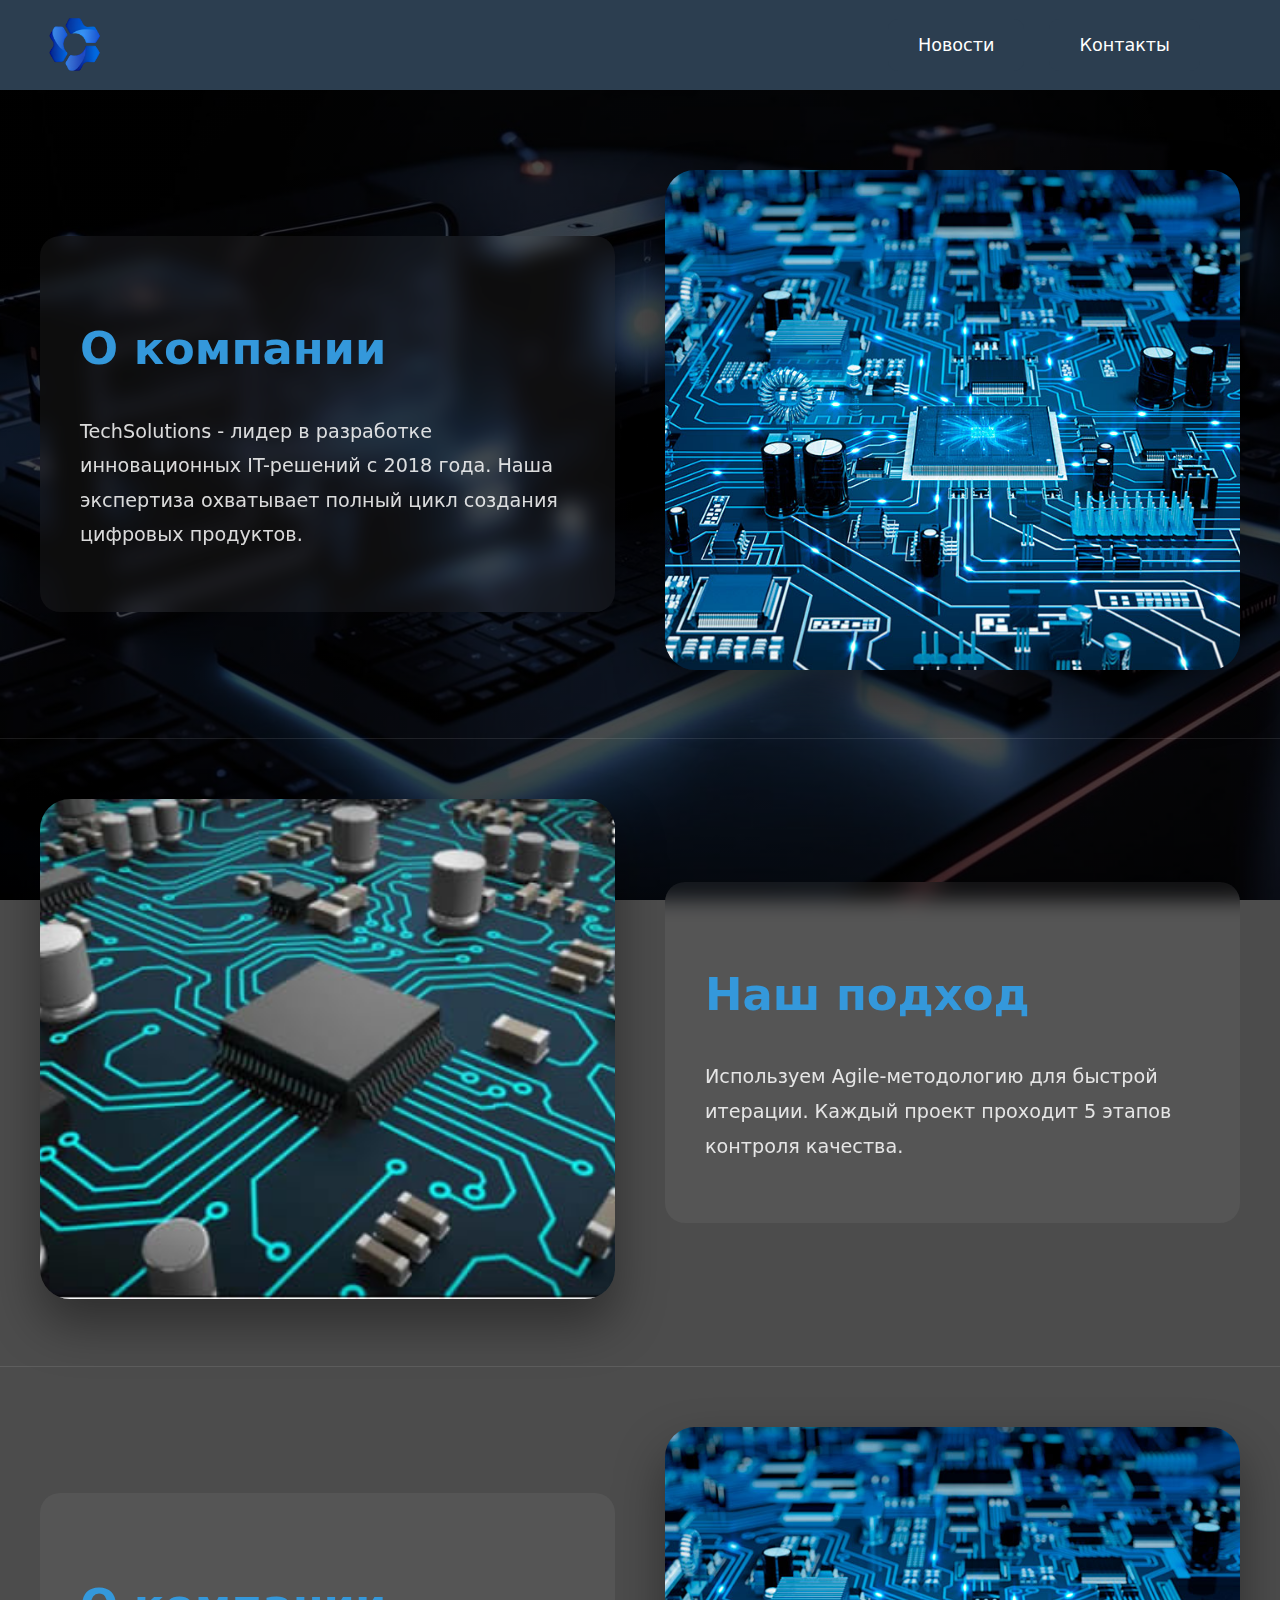
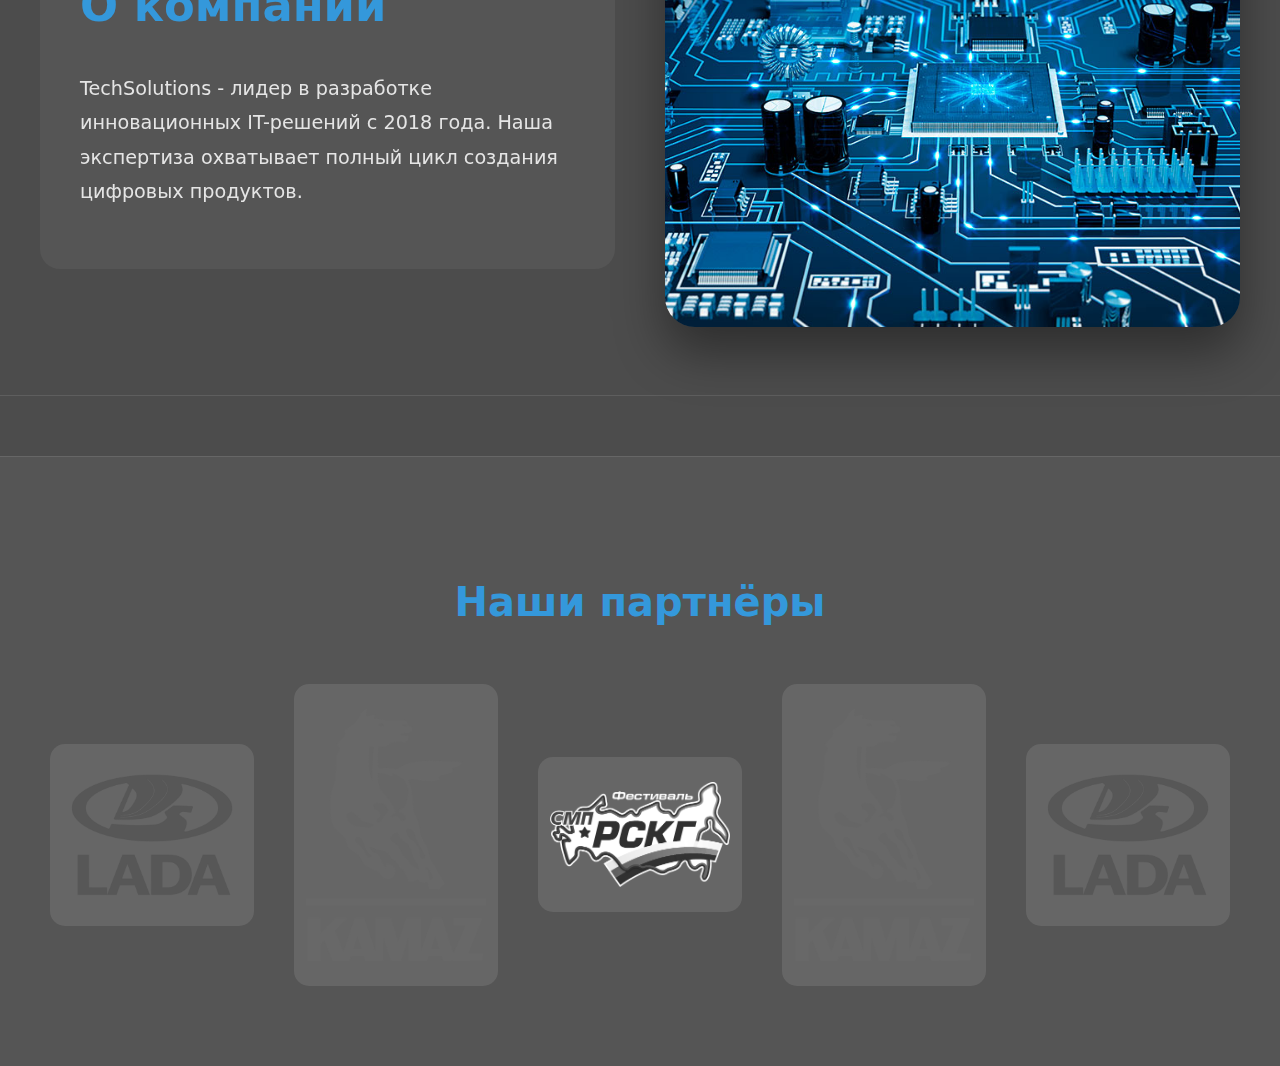
==== index.html @ 3f003703 "Initial Commit" ====
<!DOCTYPE html>
<html lang="ru">
<head>
    <meta charset="UTF-8">
    <meta name="viewport" content="width=device-width, initial-scale=1.0">
    <title>ЦИР НИЯУ МИФИ</title>
    <link rel="stylesheet" href="styles.css">
</head>
<body>
    <header class="header">
        
            <div class="header-left">
                <a href="index.html" class="logo-link">
                    <img src="images/yes_logo.png" alt="Логотип TechSolutions" class="logo">
                </a>
            </div>

            <div class="header-right">
                <nav class="nav-buttons">
                    <a href="news.html" class="nav-button">Новости</a>
                    <a href="contacts.html" class="nav-button">Контакты</a>
                </nav>
            </div>
        
    </header>
    <main>
        <!-- Блок 1 -->
        <section class="split-section">
            <div class="content-wrapper">
                <div class="text-side">
                    <h2>О компании</h2>
                    <p>TechSolutions - лидер в разработке инновационных IT-решений с 2018 года. 
                    Наша экспертиза охватывает полный цикл создания цифровых продуктов.</p>
                </div>
                <div class="image-side">
                    <img src="images/about.jpg" alt="О компании" loading="lazy">
                </div>
            </div>
        </section>
    
        <!-- Блок 2 -->
        <section class="split-section">
            <div class="content-wrapper reversed">
                <div class="text-side">
                    <h2>Наш подход</h2>
                    <p>Используем Agile-методологию для быстрой итерации. Каждый проект проходит 
                    5 этапов контроля качества.</p>
                </div>
                <div class="image-side">
                    <img src="images/process.jpg" alt="Рабочий процесс" loading="lazy">
                </div>
            </div>
        </section>

        <!-- Блок 3 -->
        <section class="split-section">
            <div class="content-wrapper">
                <div class="text-side">
                    <h2>О компании</h2>
                    <p>TechSolutions - лидер в разработке инновационных IT-решений с 2018 года. 
                    Наша экспертиза охватывает полный цикл создания цифровых продуктов.</p>
                </div>
                <div class="image-side">
                    <img src="images/about.jpg" alt="О компании" loading="lazy">
                </div>
            </div>
        </section>
        <section class="partners">
            <div class="partners-container">
                <h2>Наши партнёры</h2>
                <div class="partners-grid">
                    <div class="partner-item">
                        <img src="images/partners/partner1.png" alt="ТехноЛогика" loading="lazy">
                    </div>
                    <div class="partner-item">
                        <img src="images/partners/partner2.png" alt="Дигитал Групп" loading="lazy">
                    </div>
                    <div class="partner-item">
                        <img src="images/partners/partner3.png" alt="Cloud Masters" loading="lazy">
                    </div>
                    <div class="partner-item">
                        <img src="images/partners/partner2.png" alt="Future Tech" loading="lazy">
                    </div>
                    <div class="partner-item">
                        <img src="images/partners/partner1.png" alt="Инновации 2024" loading="lazy">
                    </div>
                </div>
            </div>
        </section>
    </main>

    <script src="script.js"></script>
</body>
</html>
---- styles.css ----
:root {
    --header-bg: #2c3e50;
    --header-text: #ffffff;
    --nav-button-bg: #2c3e50;
    --hover-accent: #2980b9;
    --text-primary: rgba(255,255,255,0.9);
    --logo-size: 40px;
    --header-height: 90px;
    --header-padding: 80px;
    --container-width: 2300px;
}

/* Общие стили */
body {
    font-family: 'Segoe UI', system-ui, sans-serif;
    margin: 0;
    padding: 0;
    min-height: 100vh;
    background: linear-gradient(rgba(0,0,0,0.7), rgba(0,0,0,0.7)),
                url('images/background.jpg') center/cover fixed;
    color: var(--text-primary);
    line-height: 1.6;
}

/* Шапка с логотипом поверх */
.header {
    display: flex;
    justify-content: space-between; /* Важно! */
    align-items: center;
    padding: 0 80px;
    height: var(--header-height);
    background: var(--header-bg);
    position: relative;
    margin-bottom: calc(var(--logo-size)/2);
}

.header-left {
    position: absolute;
    left: 5%;
    transform: translateX(-50%);
    z-index: 1001;
    margin-top: calc(var(--logo-size)/-2);
}

.header-right {
    margin-left: auto; /* Ключевое свойство */
    display: flex;
    justify-content: flex-end; /* Выравнивание по правому краю */
    width: 50%; /* Занимает правую половину шапки */
}

.logo-link {
    display: block;
    width: var(--logo-size);
    height: var(--logo-size);
    transition: all 0.3s ease;
}

.logo {
    height: 60px;
    width: auto;
    transition: transform 0.3s;
}

.logo-link:hover .logo {
    transform: scale(1.05);
    box-shadow: 0 5px 20px rgba(0,0,0,0.3);
}

/* Навигация */
.nav-buttons {
    display: flex;
    gap: 25px;
    padding-right: 20px; /* Отступ от края */
}

.nav-button {
    padding: 12px 30px;
    background: var(--nav-button-bg);
    color: var(--header-text);
    text-decoration: none;
    border-radius: 10px;
    transition: all 0.3s;
    font-size: 1.1em;
    font-weight: 500;
}

.nav-button:hover {
    transform: translateY(-2px);
    box-shadow: 0 5px 15px rgba(0,0,0,0.3);
    background: var(--hover-accent);
}

/* Выпадающие меню */
.custom-dropdown {
    position: static;
}

.dropdown-toggle {
    padding: 18px 25px;
    background: none;
    border: none;
    color: var(--header-text);
    font-size: 16px;
    cursor: pointer;
    transition: all 0.3s;
}

.dropdown-toggle:hover {
    background: var(--hover-accent);
}

.dropdown-menu {
    position: fixed;
    z-index: 9999;
    background: #34495e;
    min-width: 220px;
    list-style: none;
    padding: 0;
    margin: 5px 0 0 15px;
    opacity: 0;
    visibility: hidden;
    transition: opacity 0.3s;
    box-shadow: 0 10px 25px rgba(0,0,0,0.3);
    border-radius: 5px;
}

.custom-dropdown:hover .dropdown-menu {
    opacity: 1;
    visibility: visible;
}

.dropdown-menu li a {
    display: block;
    padding: 15px 25px;
    color: var(--header-text);
    text-decoration: none;
    transition: background 0.2s;
}

.dropdown-menu li:hover a {
    background: var(--hover-accent);
}

/* Блоки с контентом */
.feature-block, .split-section {
    max-width: var(--container-width);
    margin: 0 auto;
}

.feature-block {
    display: grid;
    grid-template-columns: 1fr 1fr;
    gap: 50px;
    align-items: center;
    padding: 80px 50px;
}

.split-section {
    padding: 100px 50px;
    border-bottom: 1px solid rgba(255,255,255,0.1);
}

.content-wrapper {
    display: grid;
    grid-template-columns: 1fr 1fr;
    gap: 80px;
    align-items: center;
}

.reversed {
    direction: rtl;
}

.text-side, .text-section {
    direction: ltr;
    padding: 40px;
    background: rgba(255,255,255,0.05);
    border-radius: 20px;
    backdrop-filter: blur(10px);
}

.text-side h2, .text-section h2 {
    font-size: 2.8em;
    color: #3498db;
    margin-bottom: 30px;
}

.text-side p, .text-section p {
    font-size: 1.2em;
    line-height: 1.8;
    color: rgba(255,255,255,0.85);
}

.image-side img {
    width: 100%;
    height: 600px;
    object-fit: cover;
    border-radius: 30px;
    box-shadow: 0 25px 50px rgba(0,0,0,0.4);
    transition: transform 0.4s;
}

.image-side:hover img {
    transform: scale(1.02);
}

/* Блок партнеров */
.partners {
    background: rgba(255,255,255,0.05);
    padding: 80px 0;
    margin-top: 60px;
    border-top: 1px solid rgba(255,255,255,0.1);
}

.partners-container {
    max-width: 2300px;
    margin: 0 auto;
    padding: 0 50px;
}

.partners h2 {
    text-align: center;
    font-size: 2.5em;
    color: #3498db;
    margin-bottom: 50px;
}

.partners-grid {
    display: grid;
    grid-template-columns: repeat(auto-fit, minmax(200px, 1fr));
    gap: 40px;
    align-items: center;
    justify-content: center;
}

.partner-item {
    background: rgba(255,255,255,0.1);
    padding: 25px;
    border-radius: 15px;
    transition: all 0.3s ease;
    display: flex;
    justify-content: center;
}

.partner-item:hover {
    transform: translateY(-5px);
    background: rgba(255,255,255,0.15);
    box-shadow: 0 10px 30px rgba(0,0,0,0.2);
}

.partner-item img {
    max-width: 180px;
    height: auto;
    filter: grayscale(100%);
    transition: filter 0.3s;
}

.partner-item:hover img {
    filter: grayscale(0%);
}

/* Адаптивность */
@media (max-width: 1200px) {
    .partners-grid {
        grid-template-columns: repeat(auto-fit, minmax(160px, 1fr));
        gap: 30px;
    }
    
    .partner-item img {
        max-width: 140px;
    }
}

@media (max-width: 768px) {
    .partners {
        padding: 50px 0;
    }
    
    .partners h2 {
        font-size: 2em;
        margin-bottom: 30px;
    }
    
    .partners-grid {
        grid-template-columns: repeat(3, 1fr);
        gap: 20px;
    }
}

@media (max-width: 480px) {
    .partners-container {
        padding: 0 20px;
    }
    
    .partners-grid {
        grid-template-columns: repeat(2, 1fr);
    }
    
    .partner-item {
        padding: 15px;
    }
    
    .partner-item img {
        max-width: 120px;
    }
}

/* Анимация для появления */
@keyframes partners-appear {
    from {
        opacity: 0;
        transform: translateY(20px);
    }
    to {
        opacity: 1;
        transform: translateY(0);
    }
}

.partners {
    animation: partners-appear 0.8s ease-out;
}
/* Страница новостей */
.news-container {
    max-width: 1200px;
    margin: 50px auto;
    padding: 0 20px;
}

.news-item {
    background: rgba(255,255,255,0.05);
    border-radius: 15px;
    padding: 30px;
    margin-bottom: 30px;
    backdrop-filter: blur(10px);
}

.news-date {
    color: #3498db;
    font-size: 0.9em;
}

/* Анимации */
@keyframes float {
    0%, 100% { transform: translateY(0); }
    50% { transform: translateY(-20px); }
}

@keyframes partners-appear {
    from { opacity: 0; transform: translateY(20px); }
    to { opacity: 1; transform: translateY(0); }
}

/* Адаптивность */
@media (max-width: 1600px) {
    .header {
        padding: 0 60px;
    }
    
    .feature-block, .split-section {
        padding: 60px 40px;
    }
    
    .content-wrapper {
        gap: 50px;
    }
    
    .image-side img {
        height: 500px;
    }
}

@media (max-width: 1200px) {
    :root {
        --logo-size: 120px;
        --header-height: 90px;
    }
    
    .header {
        padding: 0 40px;
    }
    
    .text-side, .text-section {
        padding: 30px;
    }
    
    .image-side img {
        height: 400px;
    }
}

@media (max-width: 992px) {
    .header {
        flex-direction: column;
        height: auto;
        padding-top: calc(var(--logo-size)/2 + 20px);
        padding-bottom: 20px;
    }
    
    .header-left {
        margin-bottom: 20px;
    }
    
    .feature-block, .content-wrapper {
        grid-template-columns: 1fr;
    }
    
    .image-side img {
        height: 300px;
    }
    
    .reversed {
        direction: ltr;
    }
}

@media (max-width: 768px) {
    :root {
        --logo-size: 100px;
    }
    
    .header {
        padding: 0 20px;
        padding-top: calc(var(--logo-size)/2 + 15px);
    }
    
    .nav-buttons {
        flex-direction: column;
        width: 100%;
        gap: 10px;
    }
    
    .nav-button, .dropdown-toggle {
        width: 100%;
        text-align: center;
    }
    
    .partners-grid {
        grid-template-columns: repeat(3, 1fr);
        gap: 20px;
    }
}

@media (max-width: 576px) {
    :root {
        --logo-size: 80px;
    }
    
    .text-side h2, .text-section h2 {
        font-size: 2em;
    }
    
    .text-side p, .text-section p {
        font-size: 1em;
    }
    
    .partners-grid {
        grid-template-columns: repeat(2, 1fr);
    }
    
    .partner-item img {
        max-width: 120px;
    }
}
.contacts-main {
    max-width: 2300px;
    margin: 50px auto;
    padding: 0 50px;
}

.contacts-top {
    display: grid;
    grid-template-columns: 1fr 1fr;
    gap: 50px;
    margin-bottom: 80px;
}

.contact-info {
    background: rgba(255,255,255,0.05);
    padding: 40px;
    border-radius: 20px;
    backdrop-filter: blur(10px);
}

.contact-info h1 {
    color: #3498db;
    margin-bottom: 40px;
    font-size: 2.5em;
}

.contact-item {
    display: flex;
    gap: 25px;
    margin: 30px 0;
    align-items: center;
}

.contact-icon {
    font-size: 1.8em;
    width: 50px;
    text-align: center;
}

.contact-item a {
    color: #3498db;
    text-decoration: none;
    transition: opacity 0.3s;
}

.contact-item a:hover {
    opacity: 0.8;
}

/* Карта */
.map-container {
    height: 500px;
    border-radius: 20px;
    overflow: hidden;
    box-shadow: 0 15px 30px rgba(0,0,0,0.3);
}

.map-container iframe {
    width: 100%;
    height: 100%;
}

/* Форма обратной связи */
.contact-form {
    background: rgba(255,255,255,0.05);
    padding: 50px;
    border-radius: 20px;
    backdrop-filter: blur(10px);
}

.contact-form h2 {
    color: #3498db;
    margin-bottom: 40px;
    text-align: center;
    font-size: 2em;
}

.feedback-form {
    max-width: 800px;
    margin: 0 auto;
}

.form-row {
    display: grid;
    grid-template-columns: 1fr 1fr;
    gap: 30px;
    margin-bottom: 30px;
}

.form-group input,
.form-group textarea {
    width: 100%;
    padding: 15px;
    border: 2px solid #3498db;
    border-radius: 10px;
    background: rgba(255,255,255,0.1);
    color: white;
    font-size: 16px;
    transition: all 0.3s;
}

.form-group textarea {
    resize: vertical;
    min-height: 150px;
}

.form-group input:focus,
.form-group textarea:focus {
    outline: none;
    box-shadow: 0 0 10px rgba(52,152,219,0.5);
}

button[type="submit"] {
    width: 100%;
    padding: 18px;
    font-size: 1.1em;
    margin-top: 20px;
}

/* Адаптивность */
@media (max-width: 1200px) {
    .contacts-main {
        padding: 0 30px;
    }
    
    .contacts-top {
        gap: 30px;
    }
    
    .contact-info {
        padding: 30px;
    }
}

@media (max-width: 992px) {
    .contacts-top {
        grid-template-columns: 1fr;
    }
    
    .map-container {
        height: 400px;
        order: -1;
    }
    
    .contact-form {
        padding: 30px;
    }
}

@media (max-width: 768px) {
    .contacts-main {
        padding: 0 20px;
    }
    
    .form-row {
        grid-template-columns: 1fr;
        gap: 20px;
    }
    
    .contact-item {
        flex-direction: column;
        align-items: flex-start;
        gap: 15px;
    }
}

@media (max-width: 480px) {
    .contact-info {
        padding: 20px;
    }
    
    .contact-form {
        padding: 20px;
    }
    
    .contact-info h1 {
        font-size: 2em;
    }
}
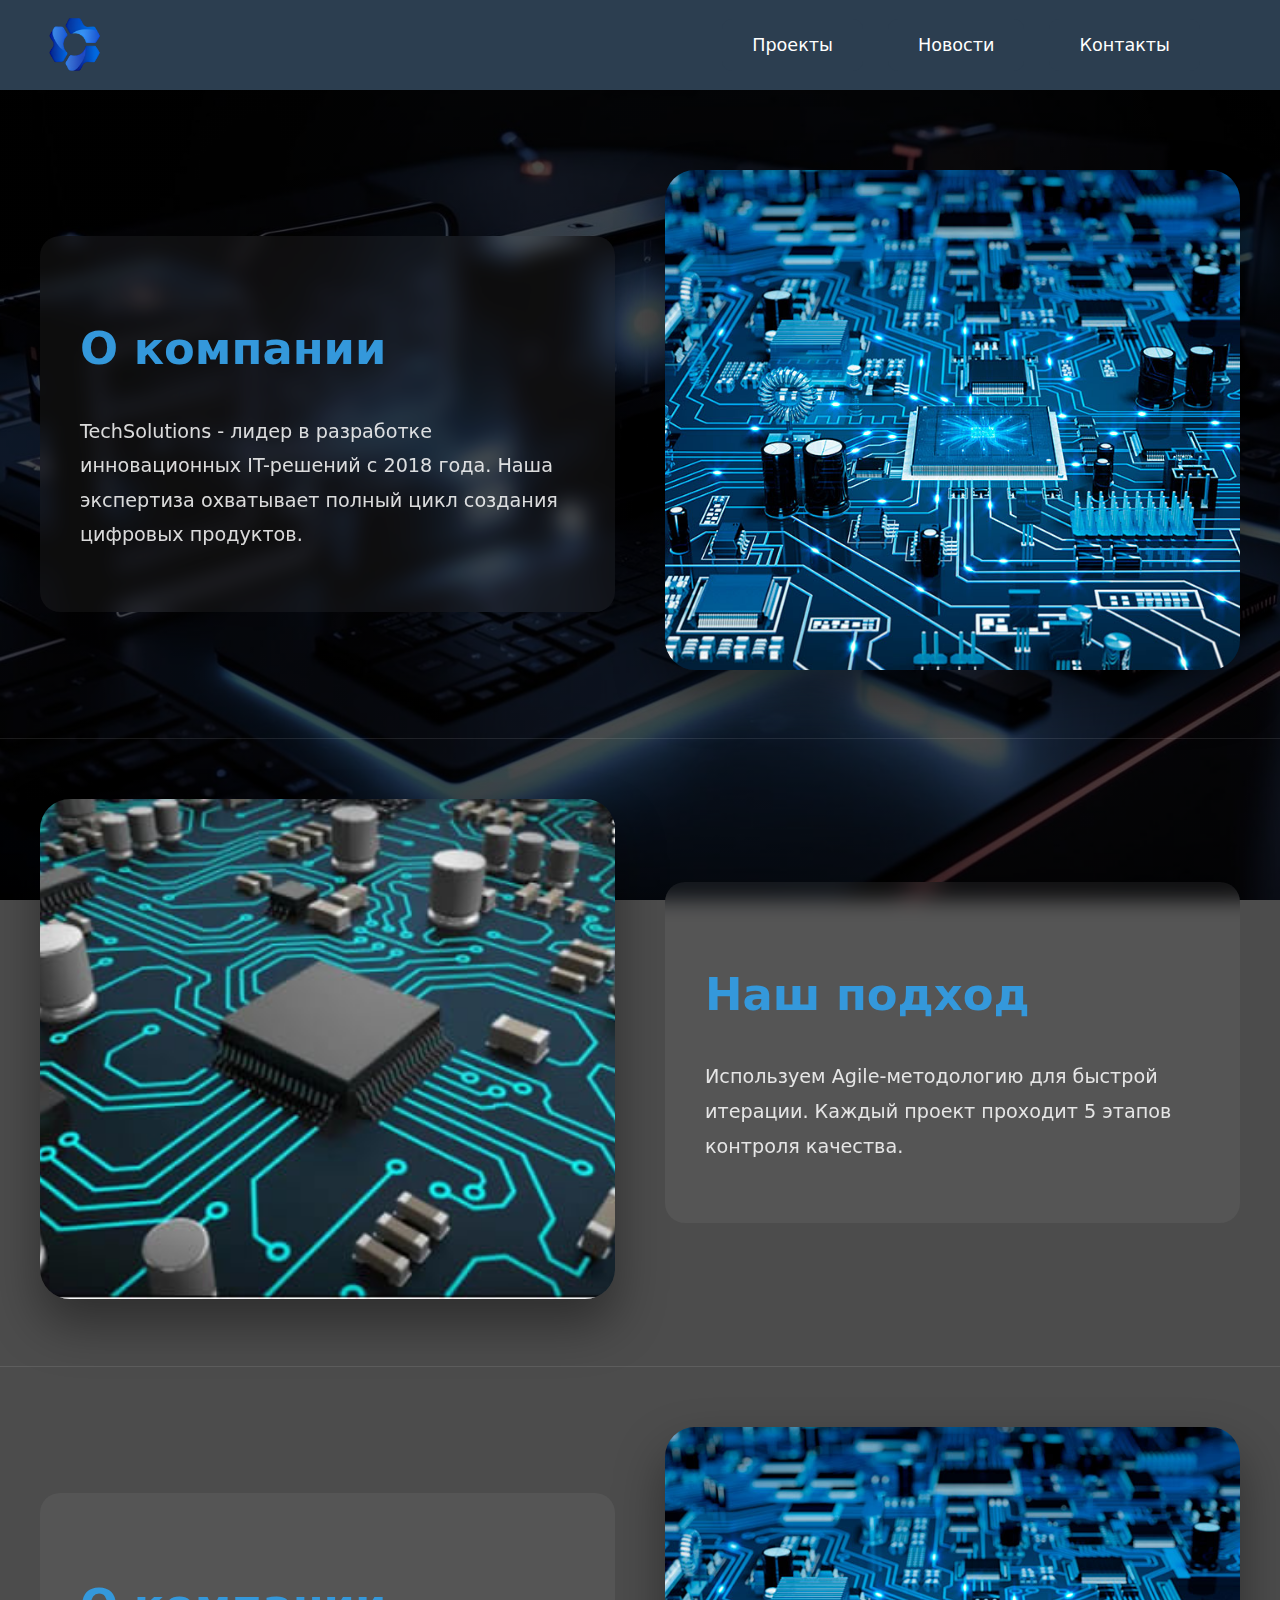
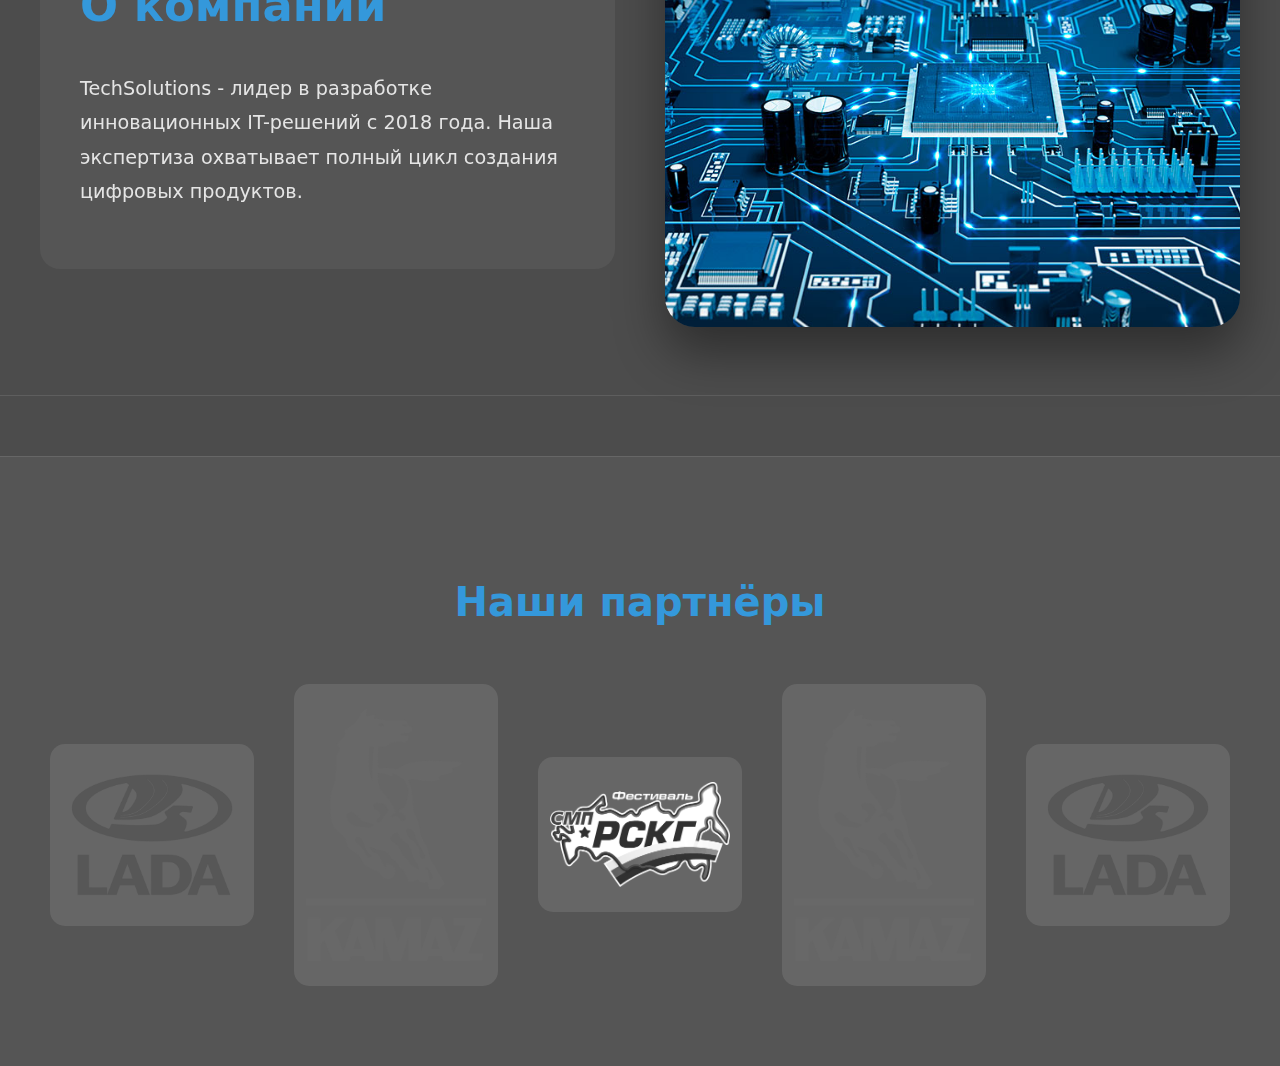
==== commit f687c2ee: "minor changes" ====
--- a/index.html
+++ b/index.html
@@ -17,6 +17,7 @@
 
             <div class="header-right">
                 <nav class="nav-buttons">
+                    <a href="projects.html" class="nav-button">Проекты</a>
                     <a href="news.html" class="nav-button">Новости</a>
                     <a href="contacts.html" class="nav-button">Контакты</a>
                 </nav>
--- a/styles.css
+++ b/styles.css
@@ -641,4 +641,107 @@
     .contact-info h1 {
         font-size: 2em;
     }
-}+}
+.projects-main {
+    max-width: 2300px;
+    margin: 50px auto;
+    padding: 0 50px;
+}
+
+.projects-main h1 {
+    text-align: center;
+    font-size: 2.8em;
+    color: #3498db;
+    margin-bottom: 60px;
+}
+
+.projects-grid {
+    display: grid;
+    grid-template-columns: repeat(auto-fit, minmax(350px, 1fr));
+    gap: 40px;
+}
+
+.project-card {
+    background: rgba(255,255,255,0.05);
+    border-radius: 20px;
+    overflow: hidden;
+    transition: all 0.3s;
+    backdrop-filter: blur(10px);
+}
+
+.project-card:hover {
+    transform: translateY(-10px);
+    box-shadow: 0 15px 30px rgba(0,0,0,0.3);
+}
+
+.project-card img {
+    width: 100%;
+    height: 250px;
+    object-fit: cover;
+    border-bottom: 2px solid #3498db;
+}
+
+.project-info {
+    padding: 25px;
+}
+
+.project-meta {
+    display: flex;
+    justify-content: space-between;
+    margin: 15px 0;
+    font-size: 0.9em;
+    color: #3498db;
+}
+
+.project-link {
+    display: inline-block;
+    margin-top: 20px;
+    color: #3498db;
+    text-decoration: none;
+    font-weight: 500;
+    transition: opacity 0.3s;
+}
+
+.project-link:hover {
+    opacity: 0.8;
+}
+
+/* Адаптивность */
+@media (max-width: 768px) {
+    .projects-main {
+        padding: 0 20px;
+    }
+    
+    .projects-grid {
+        grid-template-columns: 1fr;
+    }
+    
+    .project-card img {
+        height: 200px;
+    }
+}
+
+@media (max-width: 480px) {
+    .projects-main h1 {
+        font-size: 2.2em;
+    }
+    
+    .project-info {
+        padding: 15px;
+    }
+}
+.project-card {
+    opacity: 0;
+    transform: translateY(20px);
+    animation: cardAppear 0.6s ease forwards;
+}
+
+@keyframes cardAppear {
+    to {
+        opacity: 1;
+        transform: translateY(0);
+    }
+}
+
+.project-card:nth-child(odd) { animation-delay: 0.2s; }
+.project-card:nth-child(even) { animation-delay: 0.4s; }
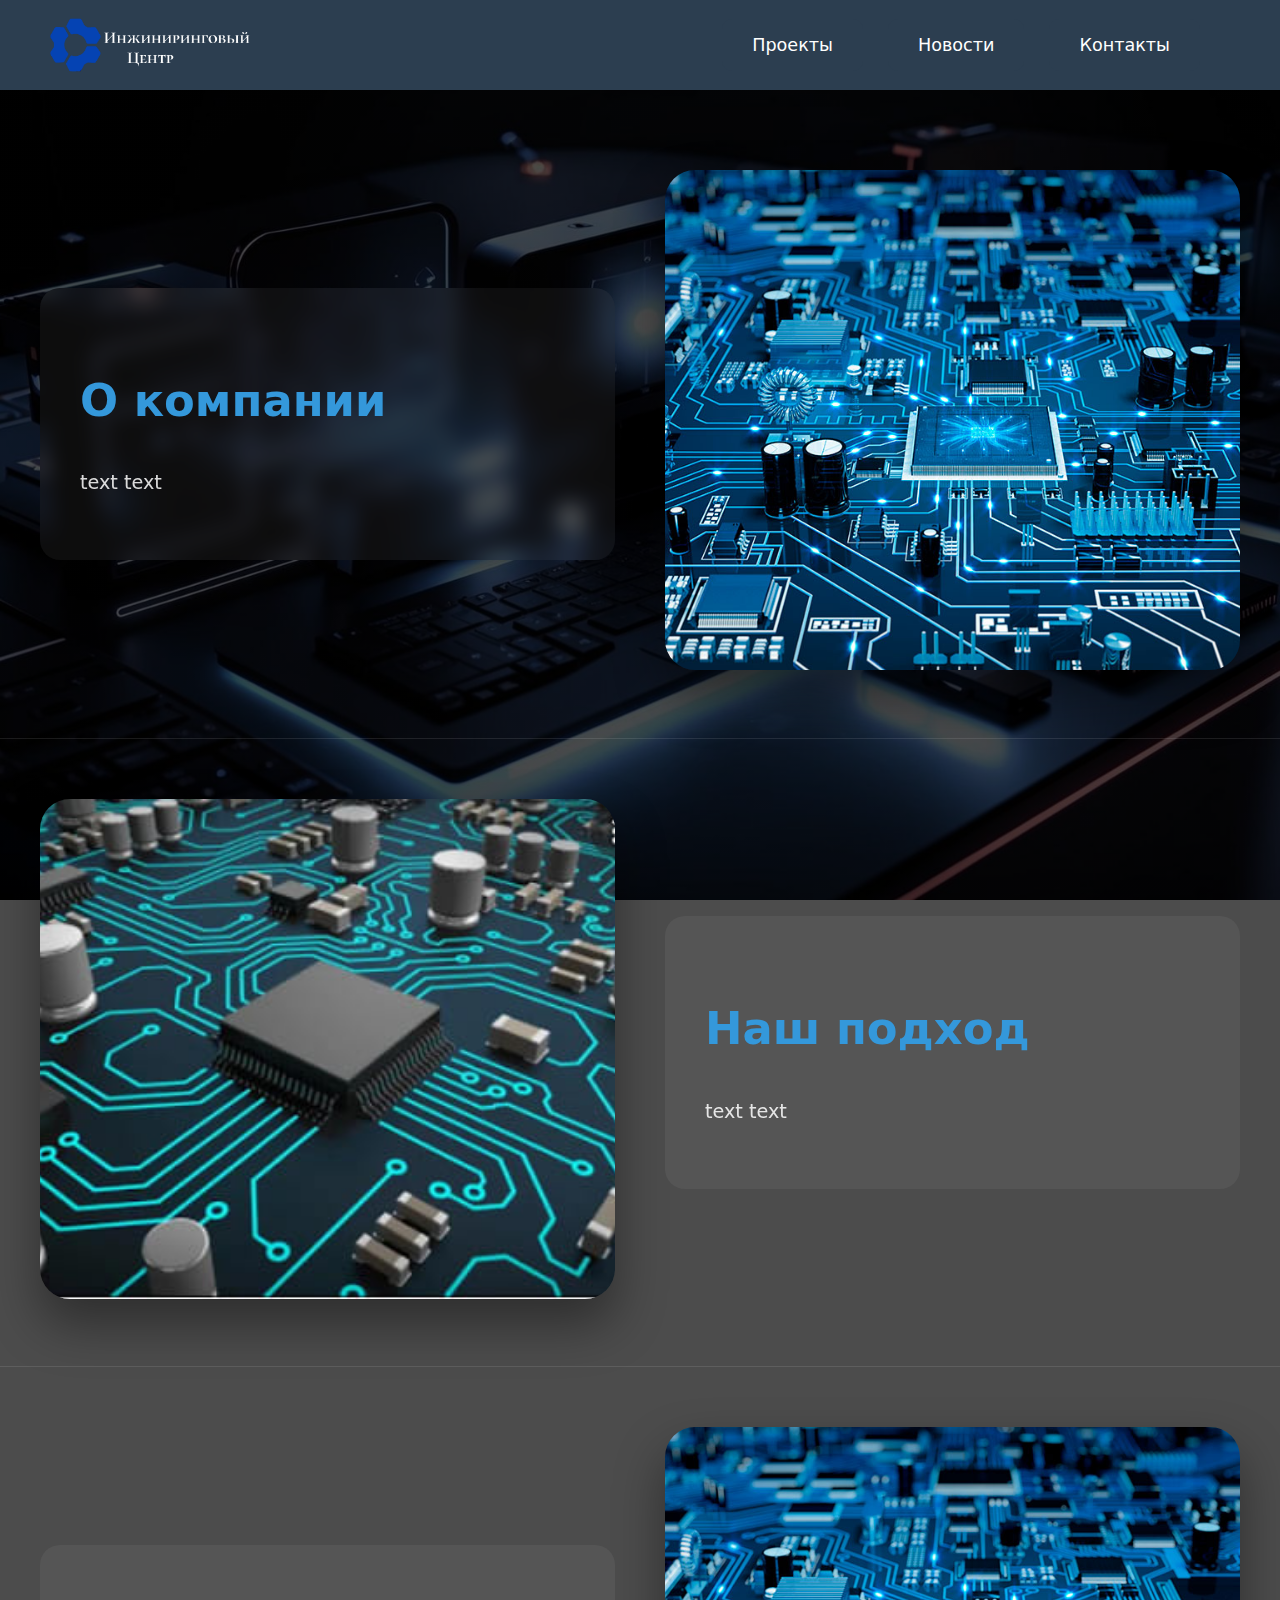
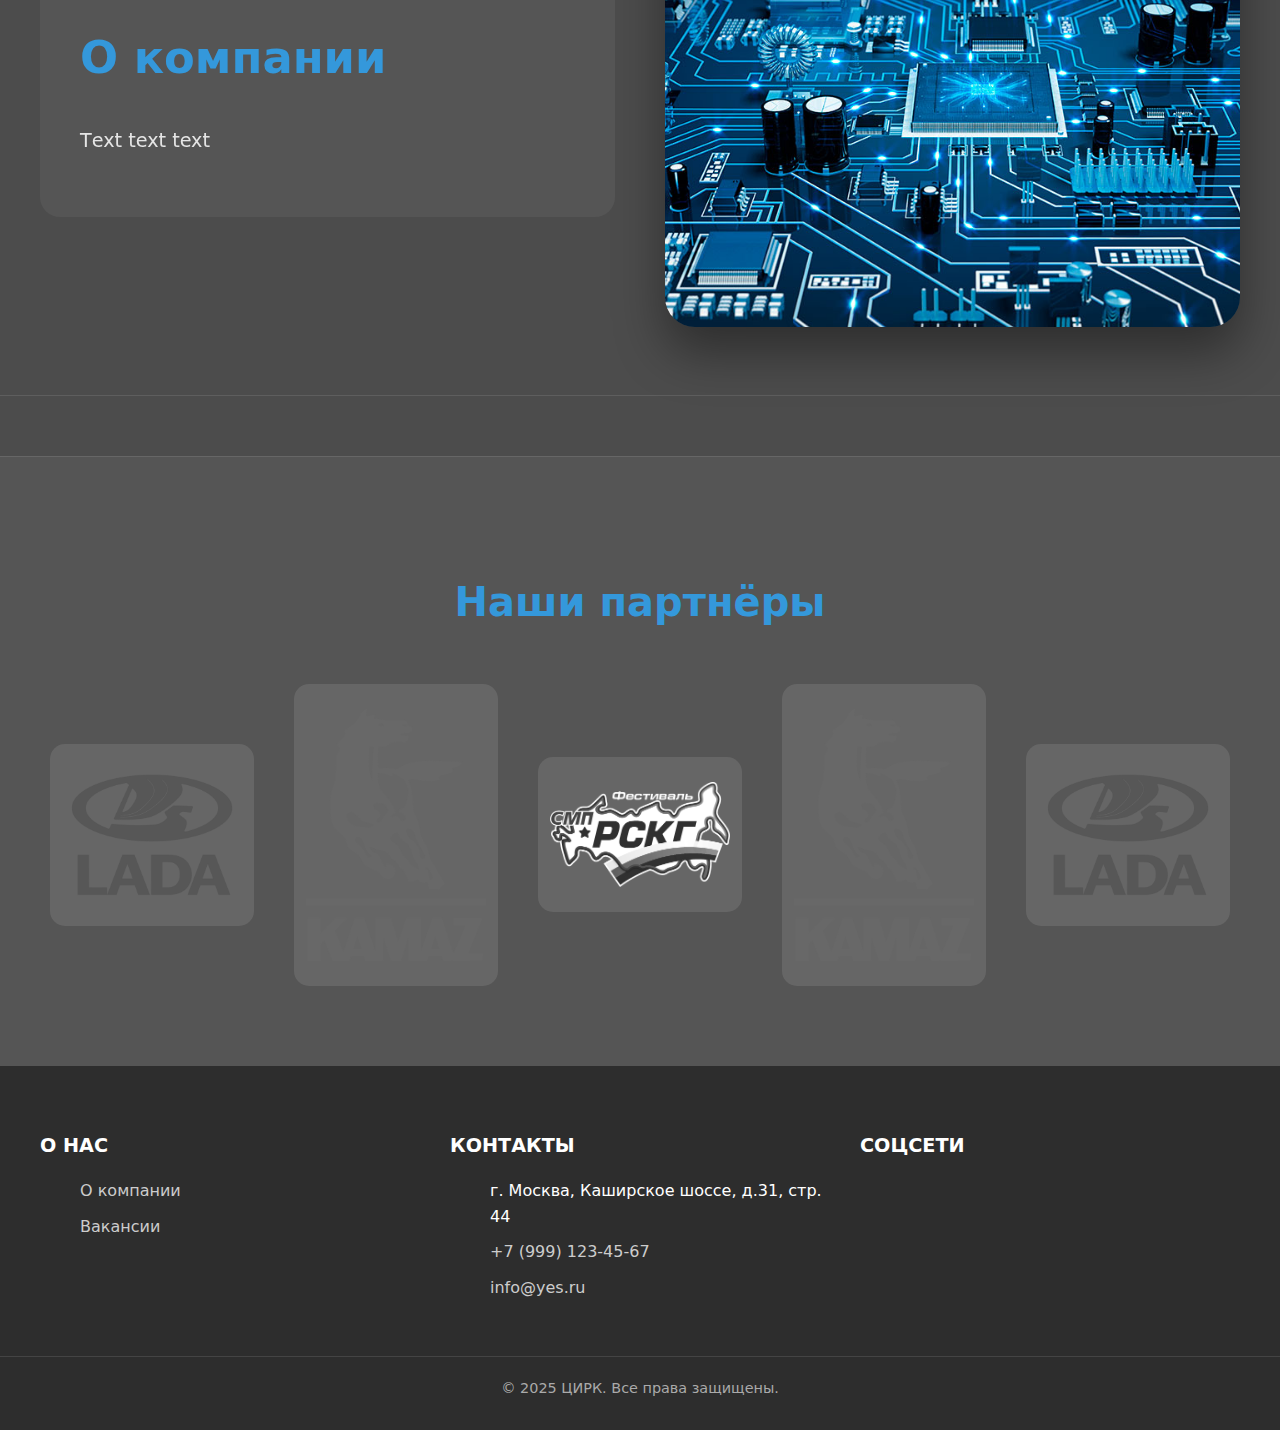
==== commit a15d99c1: "added footer" ====
--- a/index.html
+++ b/index.html
@@ -11,7 +11,7 @@
         
             <div class="header-left">
                 <a href="index.html" class="logo-link">
-                    <img src="images/yes_logo.png" alt="Логотип TechSolutions" class="logo">
+                    <img src="images/yes_logo_new.png" alt="Логотип TechSolutions" class="logo">
                 </a>
             </div>
 
@@ -30,8 +30,7 @@
             <div class="content-wrapper">
                 <div class="text-side">
                     <h2>О компании</h2>
-                    <p>TechSolutions - лидер в разработке инновационных IT-решений с 2018 года. 
-                    Наша экспертиза охватывает полный цикл создания цифровых продуктов.</p>
+                    <p>text text</p>
                 </div>
                 <div class="image-side">
                     <img src="images/about.jpg" alt="О компании" loading="lazy">
@@ -44,8 +43,7 @@
             <div class="content-wrapper reversed">
                 <div class="text-side">
                     <h2>Наш подход</h2>
-                    <p>Используем Agile-методологию для быстрой итерации. Каждый проект проходит 
-                    5 этапов контроля качества.</p>
+                    <p>text text </p>
                 </div>
                 <div class="image-side">
                     <img src="images/process.jpg" alt="Рабочий процесс" loading="lazy">
@@ -58,8 +56,7 @@
             <div class="content-wrapper">
                 <div class="text-side">
                     <h2>О компании</h2>
-                    <p>TechSolutions - лидер в разработке инновационных IT-решений с 2018 года. 
-                    Наша экспертиза охватывает полный цикл создания цифровых продуктов.</p>
+                    <p>Тext text text</p>
                 </div>
                 <div class="image-side">
                     <img src="images/about.jpg" alt="О компании" loading="lazy">
@@ -89,7 +86,41 @@
             </div>
         </section>
     </main>
-
+    <footer class="footer">
+        <div class="footer-container">
+            <div class="footer-section">
+                <h4>О нас</h4>
+                <ul class="footer-links">
+                    <li><a href="#">О компании</a></li>
+                    <li><a href="#">Вакансии</a></li>
+                </ul>
+            </div>
+    
+            <div class="footer-section">
+                <h4>Контакты</h4>
+                <ul class="footer-contacts">
+                    <li><i class="fas fa-map-marker-alt"></i> г. Москва, Каширское шоссе, д.31, стр. 44</li>
+                    <li><i class="fas fa-phone"></i> <a href="tel:+79991234567">+7 (999) 123-45-67</a></li>
+                    <li><i class="fas fa-envelope"></i> <a href="mailto:info@example.com">info@yes.ru</a></li>
+                </ul>
+            </div>
+    
+            <div class="footer-section">
+                <h4>Соцсети</h4>
+                <div class="social-links">
+                    <a href="#"><i class="fab fa-vk"></i></a>
+                    <a href="#"><i class="fab fa-telegram"></i></a>
+                    <a href="#"><i class="fab fa-youtube"></i></a>
+                    <a href="#"><i class="fab fa-instagram"></i></a>
+                </div>
+            </div>
+        </div>
+    
+        <div class="footer-bottom">
+            <p>&copy; 2025 ЦИРК. Все права защищены.</p>
+            <!--<p><a href="#">Политика конфиденциальности</a> | <a href="#">Условия использования</a></p>--><!-- Блок 2 -->
+        </div>
+    </footer>
     <script src="script.js"></script>
 </body>
 </html>
--- a/styles.css
+++ b/styles.css
@@ -486,7 +486,7 @@
 .contact-info h1 {
     color: #3498db;
     margin-bottom: 40px;
-    font-size: 2.5em;
+    font-size: 4em;
 }
 
 .contact-item {
@@ -497,7 +497,7 @@
 }
 
 .contact-icon {
-    font-size: 1.8em;
+    font-size: 2.8em;
     width: 50px;
     text-align: center;
 }
@@ -745,3 +745,310 @@
 
 .project-card:nth-child(odd) { animation-delay: 0.2s; }
 .project-card:nth-child(even) { animation-delay: 0.4s; }
+
+.project-details {
+    max-width: var(--container-width); /* 2300px из :root */
+    margin: 50px auto;
+    padding: 0 50px;
+    animation: fadeIn 0.8s ease-out; /* Анимация появления */
+}
+
+.project-details h1 {
+    font-size: 2.8em;
+    color: #3498db; /* Синий акцент из общей схемы */
+    margin-bottom: 40px;
+    text-align: center;
+}
+
+/* Блок с изображением и статистикой */
+.project-header {
+    display: flex;
+    gap: 50px;
+    margin-bottom: 60px;
+}
+
+.project-header img {
+    width: 60%;
+    height: auto;
+    border-radius: 20px;
+    box-shadow: 0 15px 30px rgba(0,0,0,0.3); /* Тень как у других изображений */
+}
+
+.project-stats {
+    width: 40%;
+    background: rgba(255,255,255,0.05); /* Полупрозрачный фон как в text-side */
+    padding: 30px;
+    border-radius: 20px;
+    backdrop-filter: blur(10px); /* Эффект размытия как в других блоках */
+}
+
+.project-stats li {
+    display: flex;
+    justify-content: space-between;
+    margin-bottom: 20px;
+    font-size: 1.2em;
+}
+
+.stat-label {
+    color: #3498db; /* Синий для меток */
+}
+
+.stat-value {
+    color: var(--text-primary); /* Основной цвет текста из :root */
+}
+
+/* Блок с описанием проекта */
+.project-content {
+    background: rgba(255,255,255,0.05);
+    padding: 40px;
+    border-radius: 20px;
+    backdrop-filter: blur(10px);
+}
+
+.project-content h2 {
+    font-size: 2.2em;
+    color: #3498db;
+    margin-bottom: 30px;
+}
+
+.project-content p {
+    font-size: 1.2em;
+    line-height: 1.8;
+    margin-bottom: 30px;
+}
+
+.project-content h3 {
+    font-size: 1.8em;
+    color: #3498db;
+    margin-top: 40px;
+    margin-bottom: 20px;
+}
+
+.project-content ul {
+    list-style: none;
+    padding: 0;
+    margin: 20px 0;
+}
+
+.project-content ul li {
+    font-size: 1.1em;
+    margin-bottom: 15px;
+    position: relative;
+    padding-left: 25px;
+}
+
+.project-content ul li::before {
+    content: "•";
+    color: #3498db;
+    position: absolute;
+    left: 0;
+    font-size: 1.5em;
+}
+
+
+/* Адаптивность */
+@media (max-width: 1200px) {
+    .project-header {
+        flex-direction: column;
+        gap: 30px;
+    }
+    
+    .project-header img {
+        width: 100%;
+    }
+    
+    .project-stats {
+        width: 100%;
+    }
+}
+
+@media (max-width: 768px) {
+    .project-details {
+        padding: 0 20px;
+    }
+    
+    .project-content {
+        padding: 30px;
+    }
+}
+
+@media (max-width: 480px) {
+    .project-details h1 {
+        font-size: 2.2em;
+    }
+    
+    .project-content h2 {
+        font-size: 1.8em;
+    }
+    
+    .project-content p {
+        font-size: 1em;
+    }
+}
+
+/* Анимация появления */
+@keyframes fadeIn {
+    from {
+        opacity: 0;
+        transform: translateY(20px);
+    }
+    to {
+        opacity: 1;
+        transform: translateY(0);
+    }
+}
+.gallery-container {
+    width: 60%; /* Соответствует ширине оригинального изображения */
+    overflow-x: auto; /* Горизонтальная прокрутка */
+    white-space: nowrap; /* Изображения в одну линию */
+    padding-bottom: 10px; /* Отступ для полосы прокрутки */
+}
+
+/* Внутренний контейнер для изображений */
+.gallery {
+    display: inline-flex; /* Выстраиваем изображения в линию */
+    gap: 20px; /* Расстояние между изображениями */
+}
+
+/* Стили для изображений */
+.gallery img {
+    width: 300px; /* Фиксированная ширина изображений */
+    height: auto; /* Сохраняем пропорции */
+    border-radius: 20px; /* Скругленные углы */
+    box-shadow: 0 15px 30px rgba(0,0,0,0.3); /* Тень для объема */
+    transition: transform 0.3s ease; /* Плавное увеличение при наведении */
+}
+
+/* Эффект при наведении на изображение */
+.gallery img:hover {
+    transform: scale(1.1); /* Увеличение при наведении */
+}
+
+/* Стили для полосы прокрутки (опционально) */
+.gallery-container::-webkit-scrollbar {
+    height: 8px; /* Высота полосы прокрутки */
+}
+
+.gallery-container::-webkit-scrollbar-track {
+    background: rgba(255,255,255,0.1); /* Фон полосы */
+    border-radius: 10px;
+}
+
+.gallery-container::-webkit-scrollbar-thumb {
+    background: #3498db; /* Цвет ползунка */
+    border-radius: 10px;
+}
+
+.gallery-container::-webkit-scrollbar-thumb:hover {
+    background: #2980b9; /* Цвет ползунка при наведении */
+}
+
+/* Адаптивность для мобильных устройств */
+@media (max-width: 1200px) {
+    .gallery-container {
+        width: 100%; /* Полная ширина на меньших экранах */
+    }
+    
+    .gallery img {
+        width: 250px; /* Уменьшаем изображения */
+    }
+}
+
+@media (max-width: 768px) {
+    .gallery img {
+        width: 200px; /* Еще меньше для маленьких экранов */
+    }
+}
+.footer {
+    background-color: #2d2d2d;
+    color: #ffffff;
+    padding: 40px 0 20px;
+    margin-top: auto;
+}
+
+.footer-container {
+    max-width: 1200px;
+    margin: 0 auto;
+    display: flex;
+    justify-content: space-between;
+    flex-wrap: wrap;
+    gap: 30px;
+    padding: 0 20px;
+}
+
+.footer-section {
+    flex: 1;
+    min-width: 250px;
+    margin-bottom: 30px;
+}
+
+.footer-section h4 {
+    color: #fff;
+    font-size: 1.2rem;
+    margin-bottom: 15px;
+    text-transform: uppercase;
+}
+
+.footer-links li,
+.footer-contacts li {
+    margin-bottom: 10px;
+    list-style: none;
+}
+
+.footer-links a,
+.footer-contacts a {
+    color: #cccccc;
+    text-decoration: none;
+    transition: color 0.3s;
+}
+
+.footer-links a:hover,
+.footer-contacts a:hover {
+    color: #ffffff;
+}
+
+.social-links {
+    display: flex;
+    gap: 15px;
+    font-size: 24px;
+}
+
+.social-links a {
+    color: #cccccc;
+    transition: color 0.3s;
+}
+
+.social-links a:hover {
+    color: #ffffff;
+}
+
+.footer-bottom {
+    text-align: center;
+    margin-top: 10px;
+    padding-top: 10px;
+    border-top: 1px solid #444444;
+}
+
+.footer-bottom p {
+    margin: 10px 0;
+    color: #aaaaaa;
+    font-size: 0.9rem;
+}
+
+.footer-bottom a {
+    color: #cccccc;
+    text-decoration: none;
+}
+
+.footer-bottom a:hover {
+    text-decoration: underline;
+}
+
+@media (max-width: 768px) {
+    .footer-container {
+        flex-direction: column;
+    }
+}
+
+/* Иконочный шрифт */
+@import url('https://cdnjs.cloudflare.com/ajax/libs/font-awesome/5.15.4/css/all.min.css');
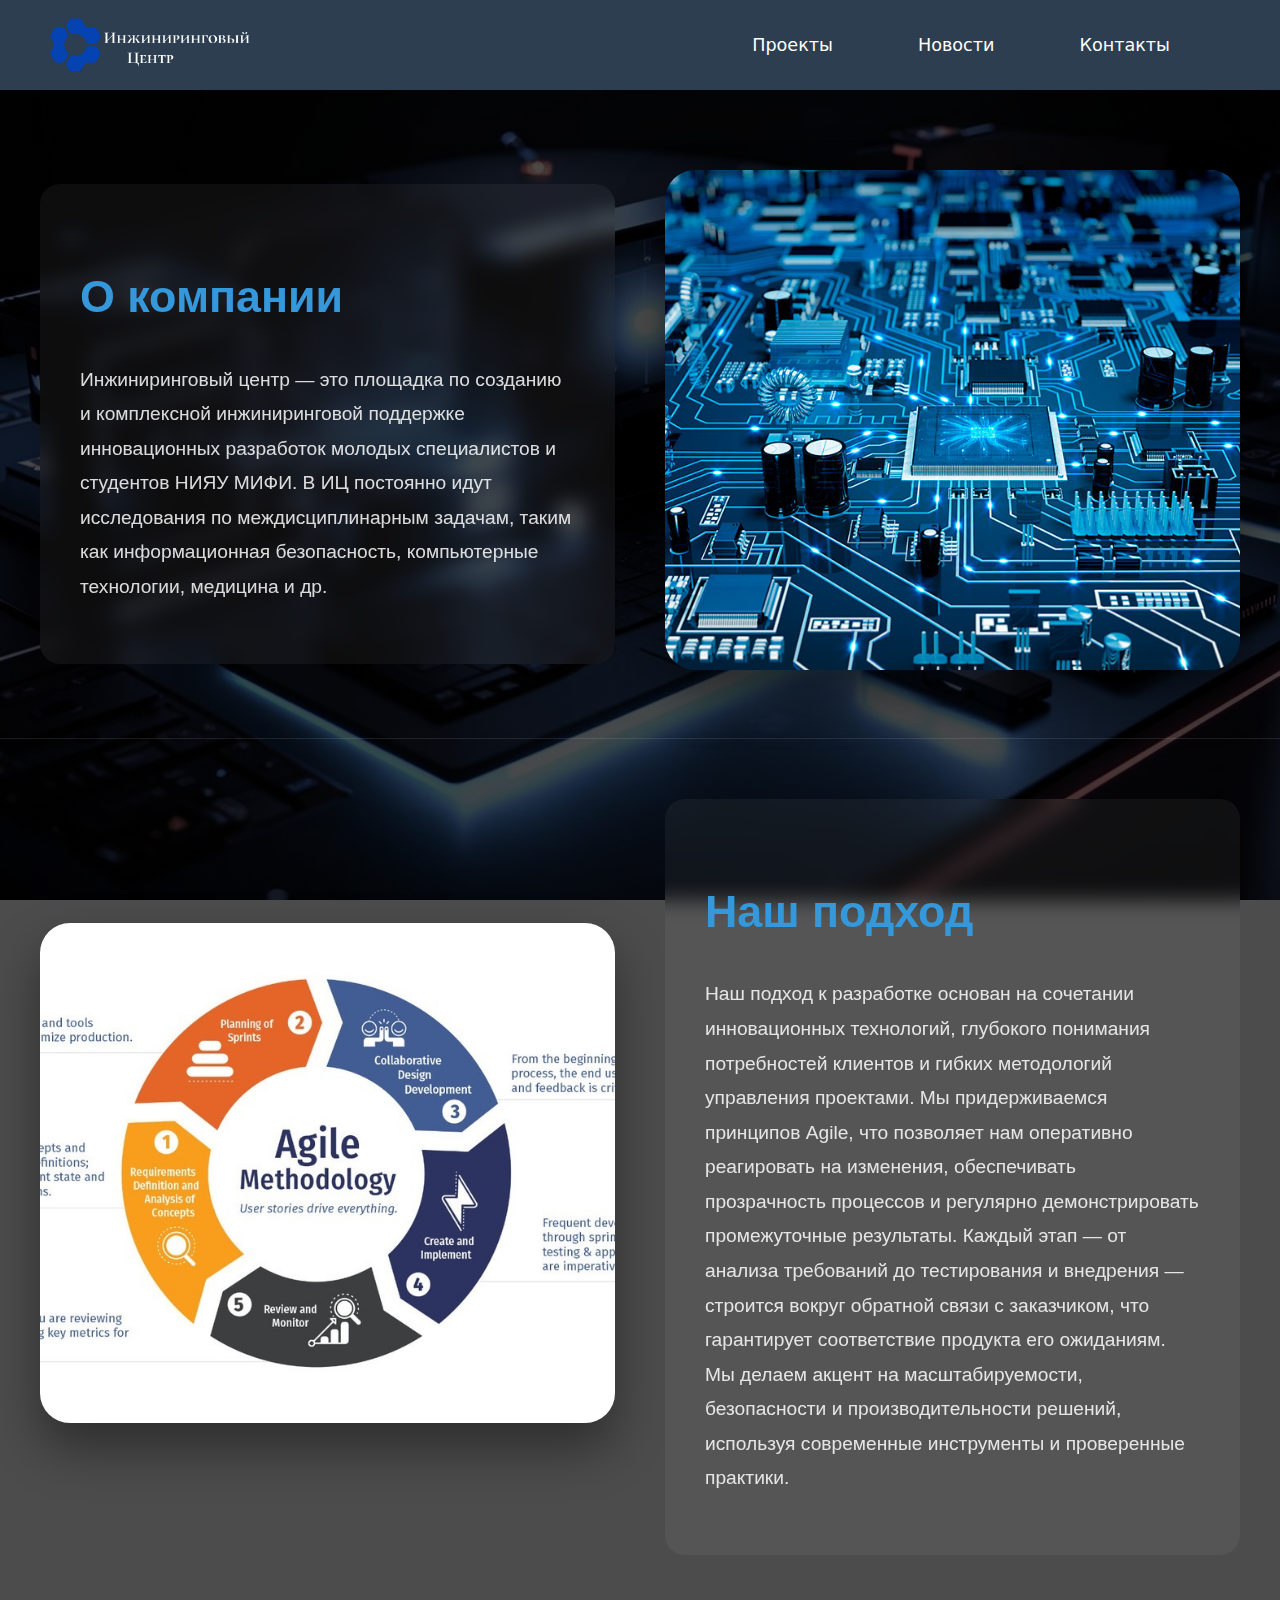
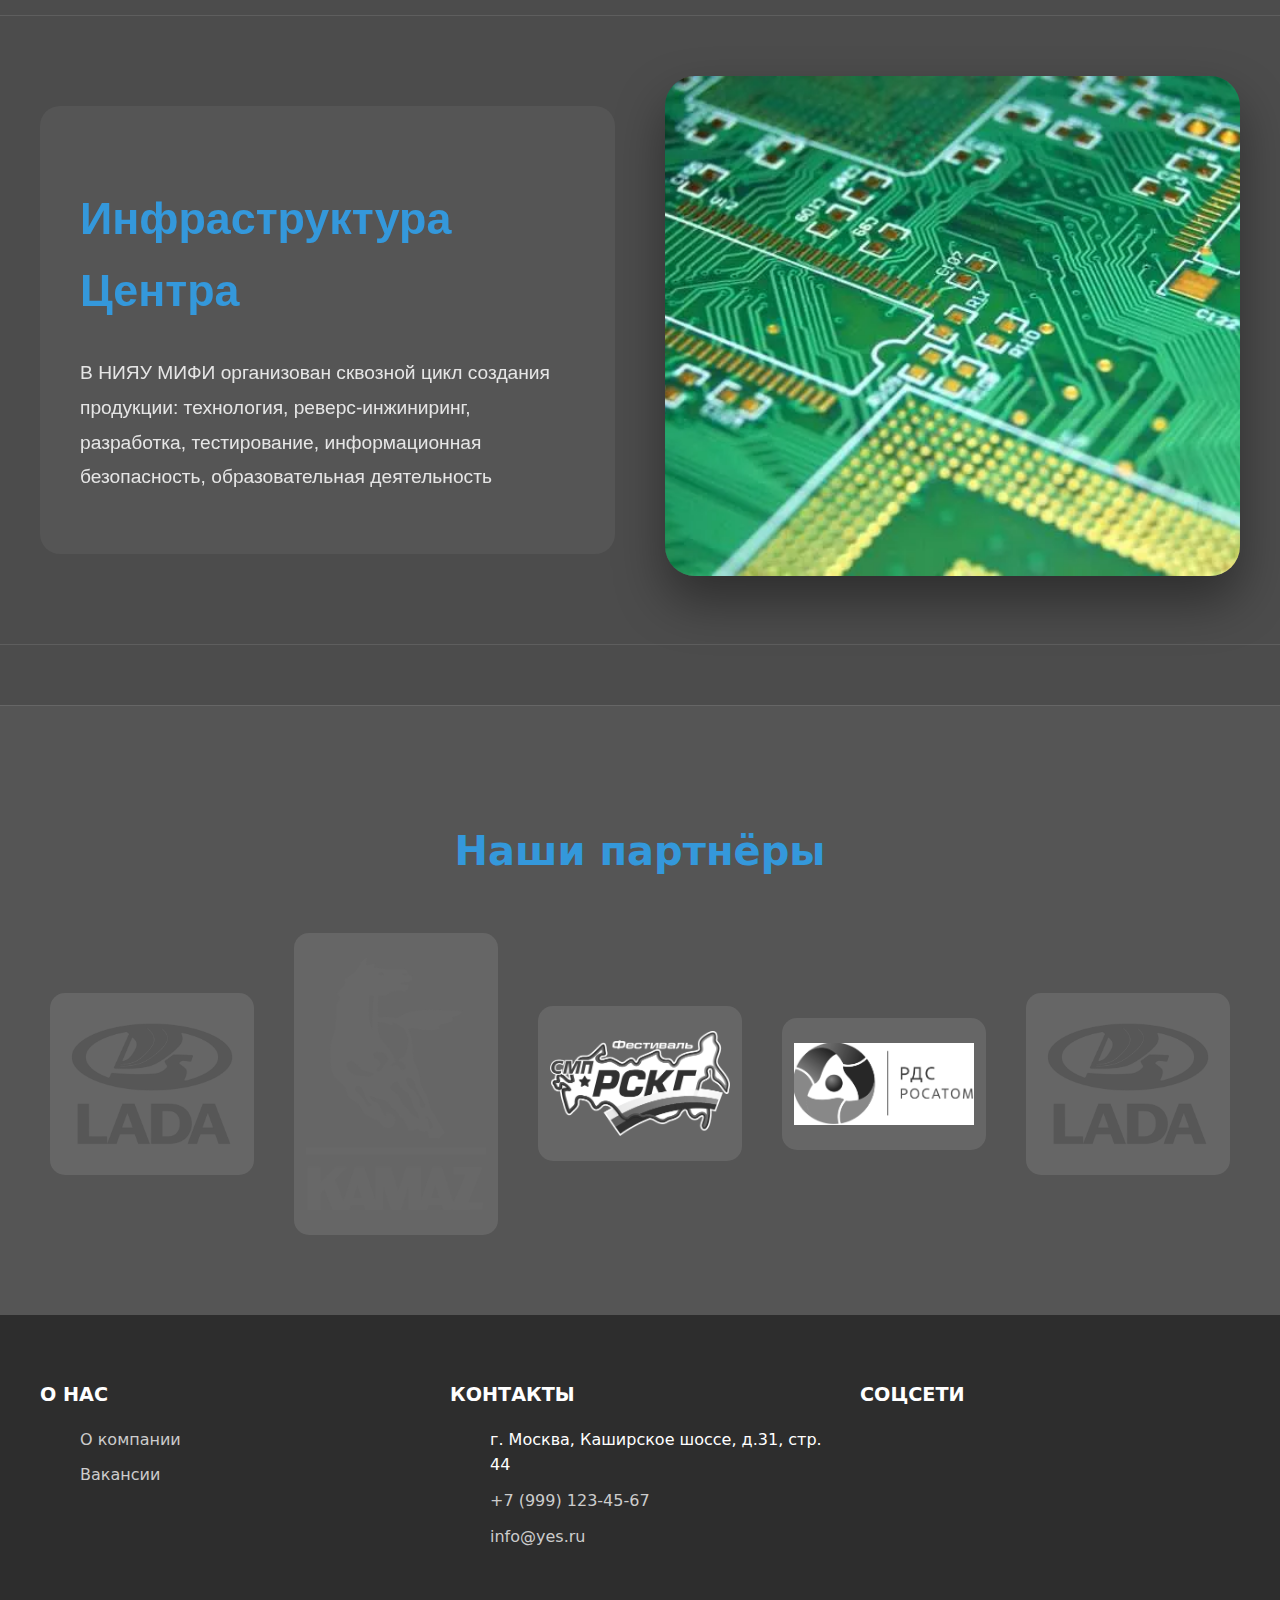
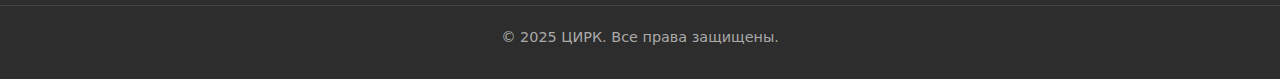
==== commit d9945acd: "добавлена часть наполнения" ====
--- a/index.html
+++ b/index.html
@@ -30,7 +30,7 @@
             <div class="content-wrapper">
                 <div class="text-side">
                     <h2>О компании</h2>
-                    <p>text text</p>
+                    <p>Инжиниринговый центр — это площадка по созданию и комплексной инжиниринговой поддержке инновационных разработок молодых специалистов и студентов НИЯУ МИФИ. В ИЦ постоянно идут исследования по междисциплинарным задачам, таким как информационная безопасность, компьютерные технологии, медицина и др.</p>
                 </div>
                 <div class="image-side">
                     <img src="images/about.jpg" alt="О компании" loading="lazy">
@@ -43,10 +43,10 @@
             <div class="content-wrapper reversed">
                 <div class="text-side">
                     <h2>Наш подход</h2>
-                    <p>text text </p>
+                    <p>Наш подход к разработке основан на сочетании инновационных технологий, глубокого понимания потребностей клиентов и гибких методологий управления проектами. Мы придерживаемся принципов Agile, что позволяет нам оперативно реагировать на изменения, обеспечивать прозрачность процессов и регулярно демонстрировать промежуточные результаты. Каждый этап — от анализа требований до тестирования и внедрения — строится вокруг обратной связи с заказчиком, что гарантирует соответствие продукта его ожиданиям. Мы делаем акцент на масштабируемости, безопасности и производительности решений, используя современные инструменты и проверенные практики. </p>
                 </div>
                 <div class="image-side">
-                    <img src="images/process.jpg" alt="Рабочий процесс" loading="lazy">
+                    <img src="images/agile3.jpg" alt="Рабочий процесс" loading="lazy">
                 </div>
             </div>
         </section>
@@ -55,11 +55,12 @@
         <section class="split-section">
             <div class="content-wrapper">
                 <div class="text-side">
-                    <h2>О компании</h2>
-                    <p>Тext text text</p>
+                    <h2>Инфраструктура Центра</h2>
+                    <p>В НИЯУ МИФИ организован сквозной цикл создания продукции: технология, реверс-инжиниринг, разработка, тестирование, информационная безопасность, образовательная деятельность 
+                    </p>
                 </div>
                 <div class="image-side">
-                    <img src="images/about.jpg" alt="О компании" loading="lazy">
+                    <img src="images/main3.png" alt="О компании" loading="lazy">
                 </div>
             </div>
         </section>
@@ -77,7 +78,7 @@
                         <img src="images/partners/partner3.png" alt="Cloud Masters" loading="lazy">
                     </div>
                     <div class="partner-item">
-                        <img src="images/partners/partner2.png" alt="Future Tech" loading="lazy">
+                        <img src="images/partners/partner4.png" alt="Future Tech" loading="lazy">
                     </div>
                     <div class="partner-item">
                         <img src="images/partners/partner1.png" alt="Инновации 2024" loading="lazy">
@@ -91,8 +92,8 @@
             <div class="footer-section">
                 <h4>О нас</h4>
                 <ul class="footer-links">
-                    <li><a href="#">О компании</a></li>
-                    <li><a href="#">Вакансии</a></li>
+                    <li><a href="index.html">О компании</a></li>
+                    <li><a href="careers.html">Вакансии</a></li>
                 </ul>
             </div>
     
--- a/styles.css
+++ b/styles.css
@@ -162,6 +162,7 @@
 }
 
 .content-wrapper {
+    font-family: Gilroy, sans-serif;
     display: grid;
     grid-template-columns: 1fr 1fr;
     gap: 80px;
@@ -555,7 +556,8 @@
 .form-group input,
 .form-group textarea {
     width: 100%;
-    padding: 15px;
+    height: 140%;
+    padding: 13x;
     border: 2px solid #3498db;
     border-radius: 10px;
     background: rgba(255,255,255,0.1);
@@ -576,7 +578,7 @@
 }
 
 button[type="submit"] {
-    width: 100%;
+    width: 101%;
     padding: 18px;
     font-size: 1.1em;
     margin-top: 20px;
@@ -1049,6 +1051,64 @@
         flex-direction: column;
     }
 }
-
+/* Контейнер для вакансий */
+.vacancy-container {
+    max-width: 1200px;
+    margin: 0 auto;
+    padding: 30px;
+}
+
+.vacancy-card {
+    background-color: rgb(127, 153, 194);
+    border-radius: 10px;
+    padding: 25px;
+    margin-bottom: 25px;
+    box-shadow: 0 2px 5px rgba(0,0,0,0.1);
+}
+
+.vacancy-title {
+    color: #003366;
+    margin-bottom: 10px;
+}
+
+.location {
+    color: #666;
+    margin-bottom: 15px;
+}
+
+.location i {
+    margin-right: 5px;
+}
+
+.requirements-list {
+    margin: 15px 0;
+    padding-left: 20px;
+}
+
+.apply-button {
+    background-color: #003366;
+    color: white;
+    padding: 10px 25px;
+    border: none;
+    border-radius: 5px;
+    cursor: pointer;
+    font-size: 16px;
+    transition: background-color 0.3s;
+}
+
+.apply-button:hover {
+    background-color: #002244;
+}
+
+/* Адаптивность */
+@media (max-width: 768px) {
+    .vacancy-container {
+        padding: 15px;
+    }
+    
+    .vacancy-card {
+        padding: 15px;
+    }
+}
 /* Иконочный шрифт */
 @import url('https://cdnjs.cloudflare.com/ajax/libs/font-awesome/5.15.4/css/all.min.css');
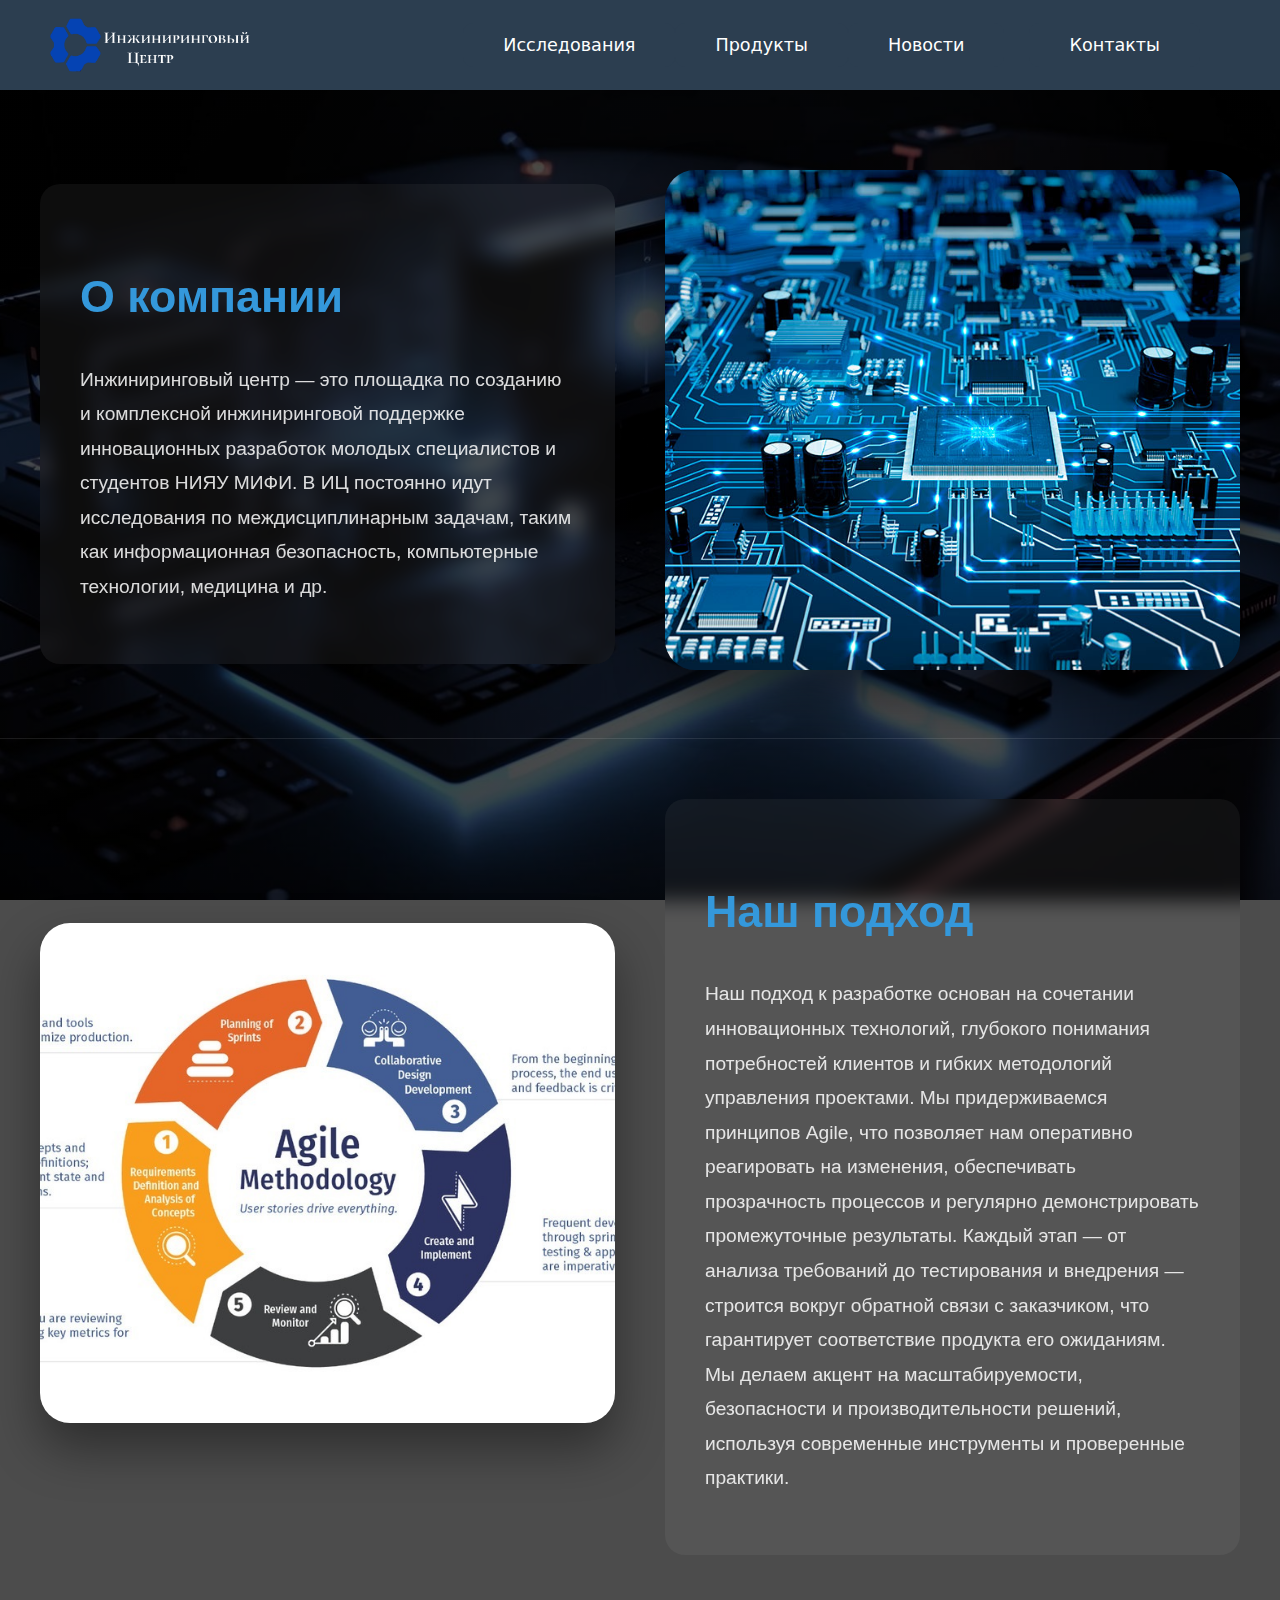
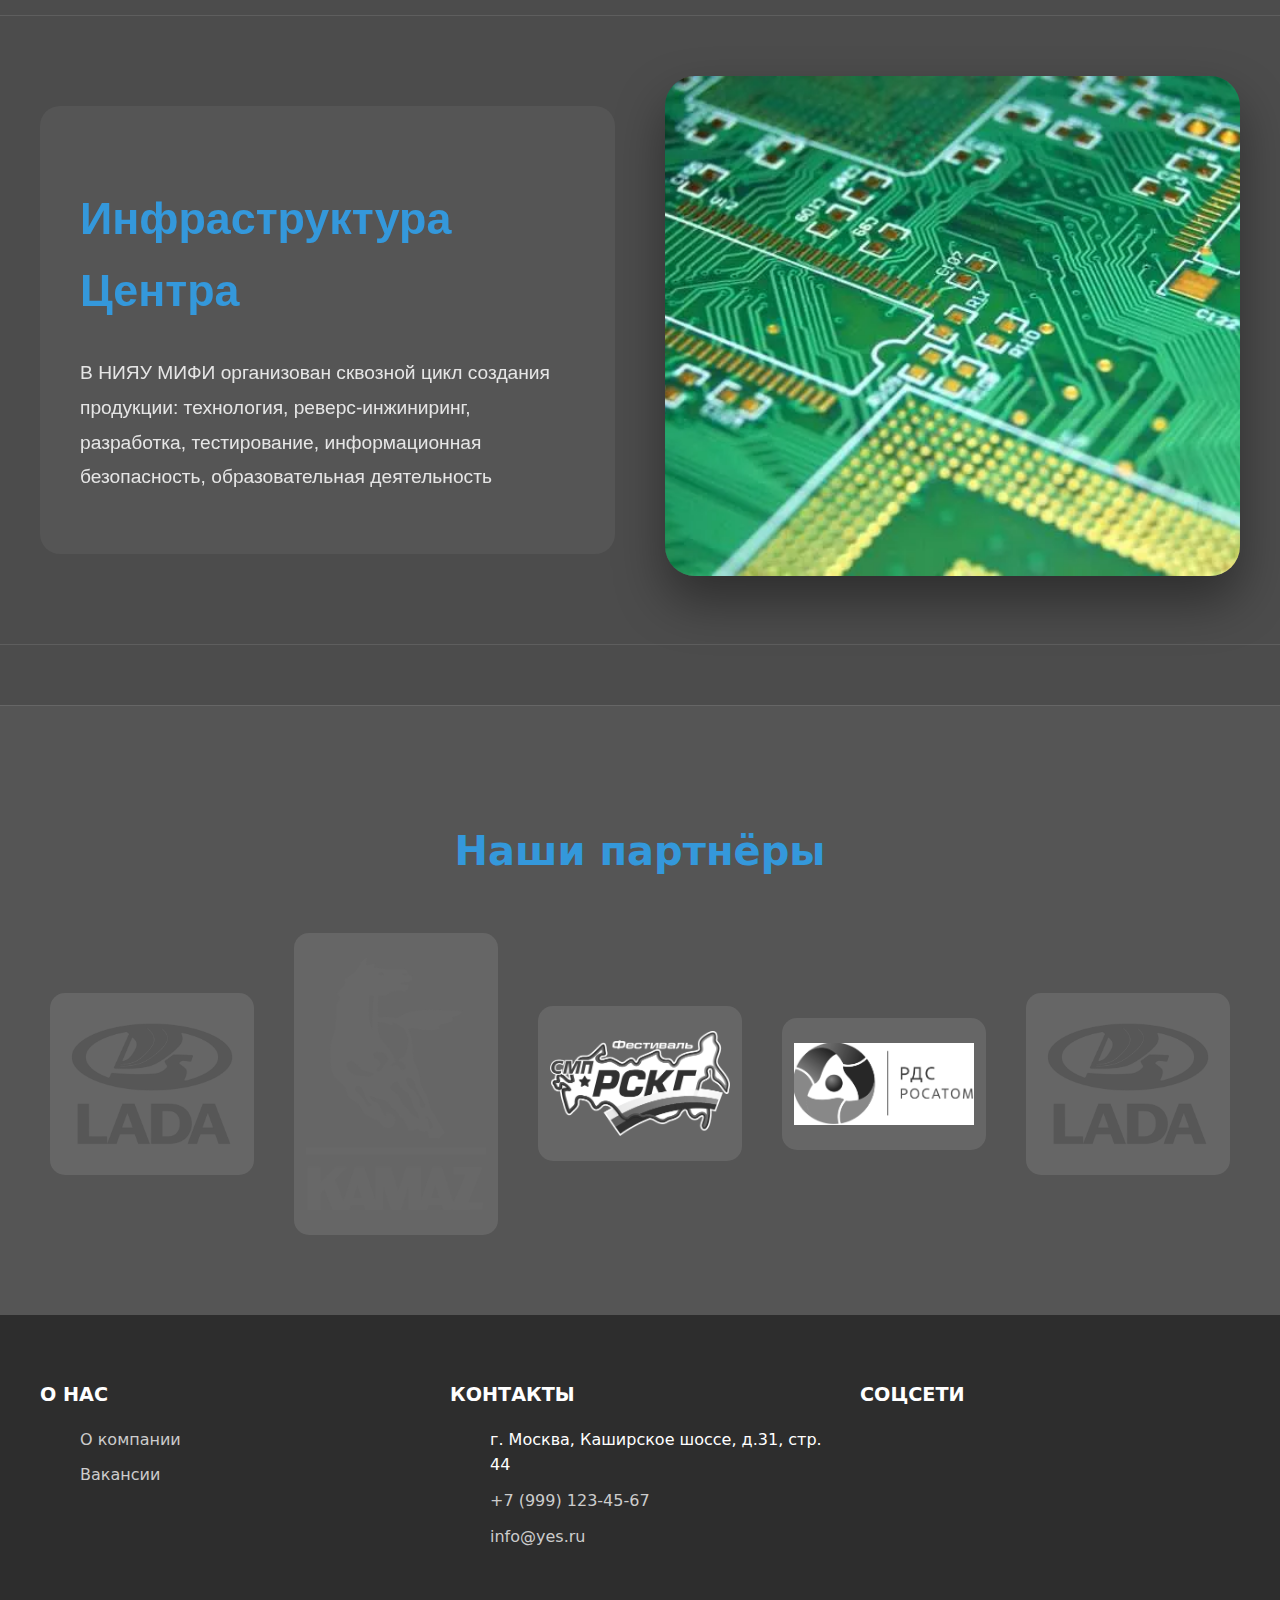
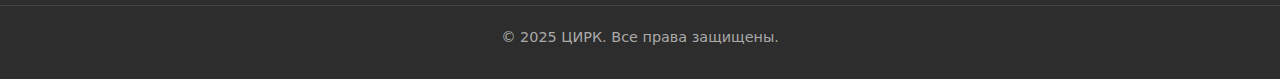
==== commit 2da3fa8d: "добавлены выпадающие списки" ====
--- a/index.html
+++ b/index.html
@@ -8,18 +8,37 @@
 </head>
 <body>
     <header class="header">
-        
             <div class="header-left">
                 <a href="index.html" class="logo-link">
                     <img src="images/yes_logo_new.png" alt="Логотип TechSolutions" class="logo">
                 </a>
             </div>
-
             <div class="header-right">
+                <div class="dropdown">
+                    <a class="dropdown-btn">Исследования</a>
+                    <div class="dropdown-content">
+                      <a href="#">Микроэлектроника</a>
+                      <a href="#">Технологии связи</a>
+                      <a href="#">3</a>
+                      <a href="#">4</a>
+                    </div>
+                </div>
+                <div class="dropdown">
+                    <a class="dropdown-btn">Продукты</a>
+                    <div class="dropdown-content">
+                      <a href="products.html">Микроэлектроника</a>
+                      <a href="products.html">Автомобильная электроника</a>
+                      <a href="products.html">Системы связи</a>
+                      <a href="products.html">Пункт 4</a>
+                    </div>
+                </div>
                 <nav class="nav-buttons">
-                    <a href="projects.html" class="nav-button">Проекты</a>
-                    <a href="news.html" class="nav-button">Новости</a>
-                    <a href="contacts.html" class="nav-button">Контакты</a>
+                    <div class="dropdown">
+                        <a href="news.html" class="nav-button">Новости</a>
+                    </div>
+                    <div class="dropdown">
+                        <a href="contacts.html" class="nav-button">Контакты</a>  
+                    </div>
                 </nav>
             </div>
         
--- a/styles.css
+++ b/styles.css
@@ -75,7 +75,7 @@
 }
 
 .nav-button {
-    padding: 12px 30px;
+    padding: 12px 40px;
     background: var(--nav-button-bg);
     color: var(--header-text);
     text-decoration: none;
@@ -88,57 +88,6 @@
 .nav-button:hover {
     transform: translateY(-2px);
     box-shadow: 0 5px 15px rgba(0,0,0,0.3);
-    background: var(--hover-accent);
-}
-
-/* Выпадающие меню */
-.custom-dropdown {
-    position: static;
-}
-
-.dropdown-toggle {
-    padding: 18px 25px;
-    background: none;
-    border: none;
-    color: var(--header-text);
-    font-size: 16px;
-    cursor: pointer;
-    transition: all 0.3s;
-}
-
-.dropdown-toggle:hover {
-    background: var(--hover-accent);
-}
-
-.dropdown-menu {
-    position: fixed;
-    z-index: 9999;
-    background: #34495e;
-    min-width: 220px;
-    list-style: none;
-    padding: 0;
-    margin: 5px 0 0 15px;
-    opacity: 0;
-    visibility: hidden;
-    transition: opacity 0.3s;
-    box-shadow: 0 10px 25px rgba(0,0,0,0.3);
-    border-radius: 5px;
-}
-
-.custom-dropdown:hover .dropdown-menu {
-    opacity: 1;
-    visibility: visible;
-}
-
-.dropdown-menu li a {
-    display: block;
-    padding: 15px 25px;
-    color: var(--header-text);
-    text-decoration: none;
-    transition: background 0.2s;
-}
-
-.dropdown-menu li:hover a {
     background: var(--hover-accent);
 }
 
@@ -1110,5 +1059,55 @@
         padding: 15px;
     }
 }
+.dropdown {
+    position: relative;
+    display: inline-block;
+  }
+  
+.dropdown-btn {
+    padding: 12px 40px;
+    background: var(--nav-button-bg);
+    color: var(--header-text);
+    text-decoration: none;
+    border-radius: 10px;
+    transition: all 0.3s;
+    font-size: 1.1em;
+    font-weight: 500;
+  }
+  
+.dropdown-content {
+    display: none;
+    position: absolute;
+    background-color: #f9f9f9;
+    min-width: 160px;
+    box-shadow: 0px 8px 16px 0px rgba(0,0,0,0.2);
+    z-index: 1;
+    transition: all 0.3s ease-in-out;
+    transform: translateY(-10px);
+    top: 100%;
+    left: 0;
+    margin-top: 11%;
+  }
+  
+.dropdown-content a {
+    color: black;
+    padding: 12px 16px;
+    text-decoration: none;
+    display: block;
+    transition: background-color 0.2s;
+  }
+  
+.dropdown-content a:hover {
+    background-color: #f1f1f1;
+  }
+  
+.dropdown:hover .dropdown-content {
+    display: block;
+  }
+  
+.dropdown:hover .dropdown-btn {
+    background-color: #3e81c4;
+  }
+
 /* Иконочный шрифт */
 @import url('https://cdnjs.cloudflare.com/ajax/libs/font-awesome/5.15.4/css/all.min.css');
